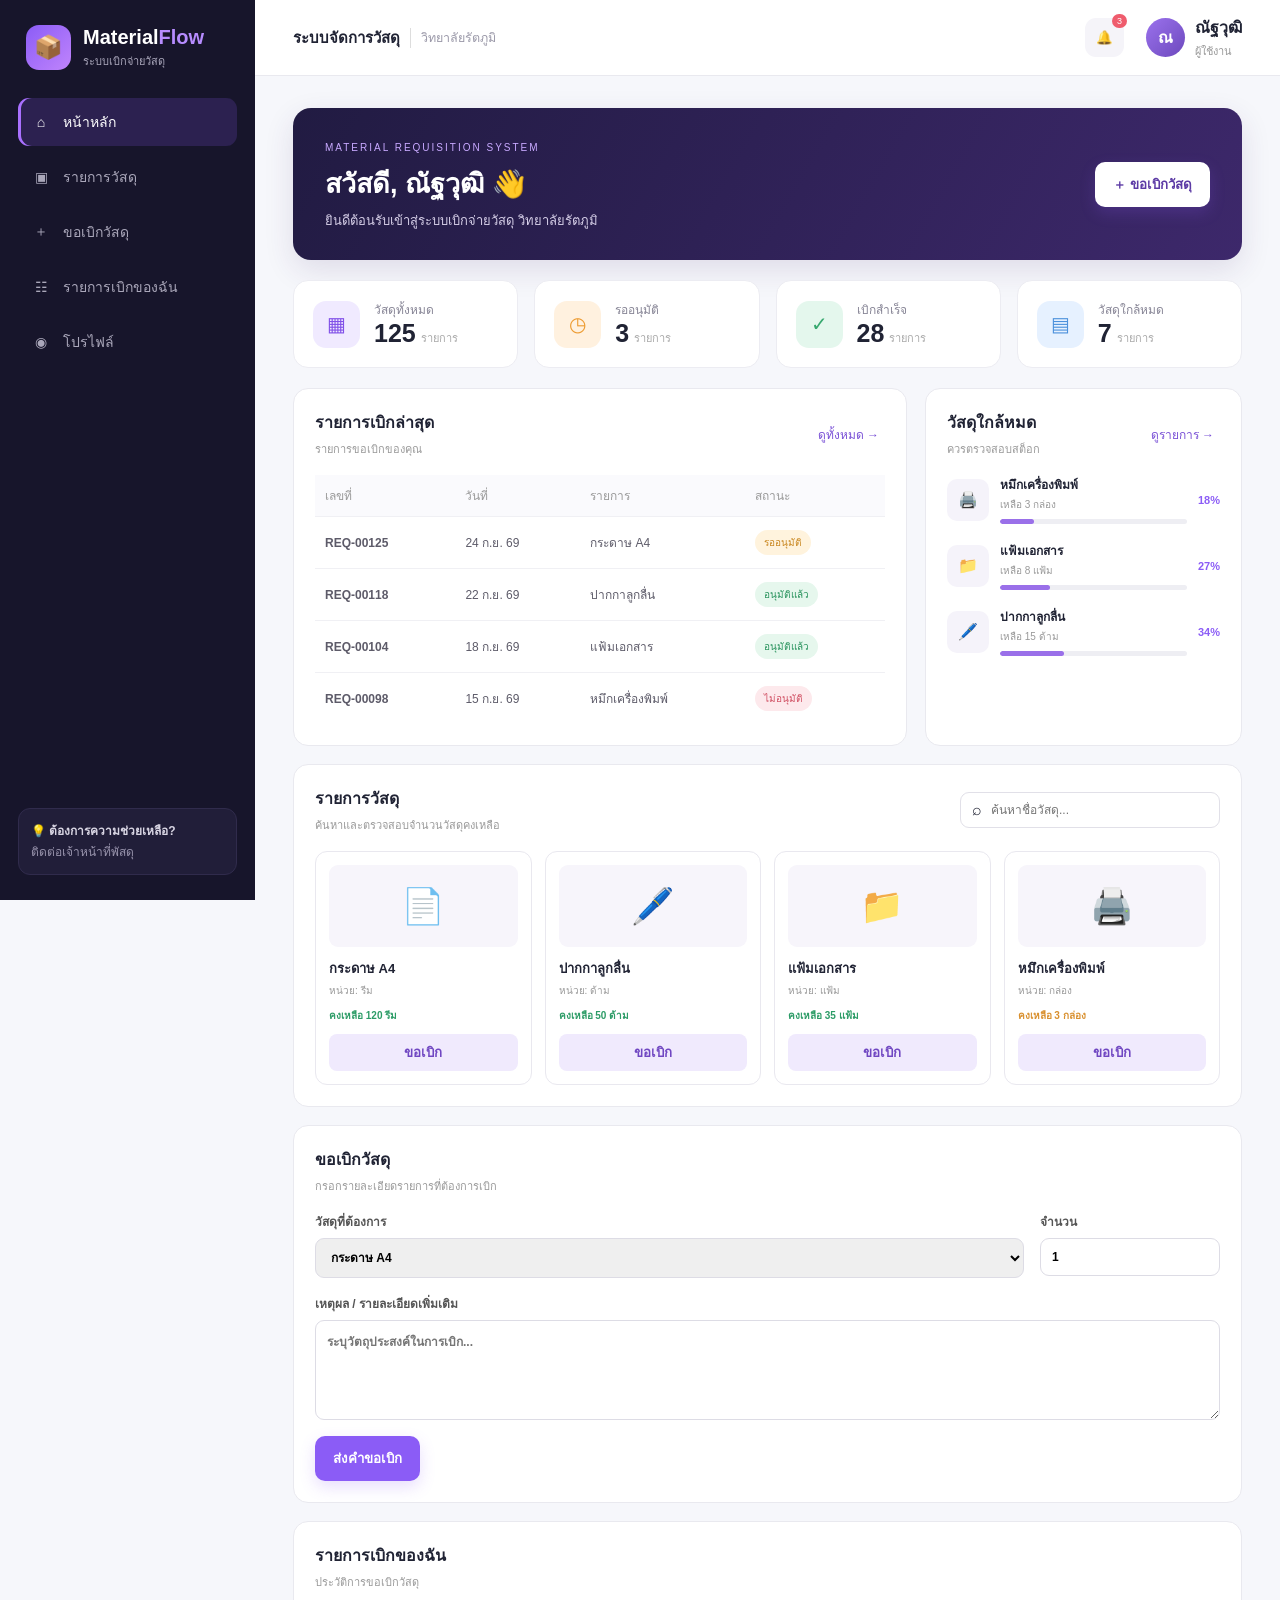
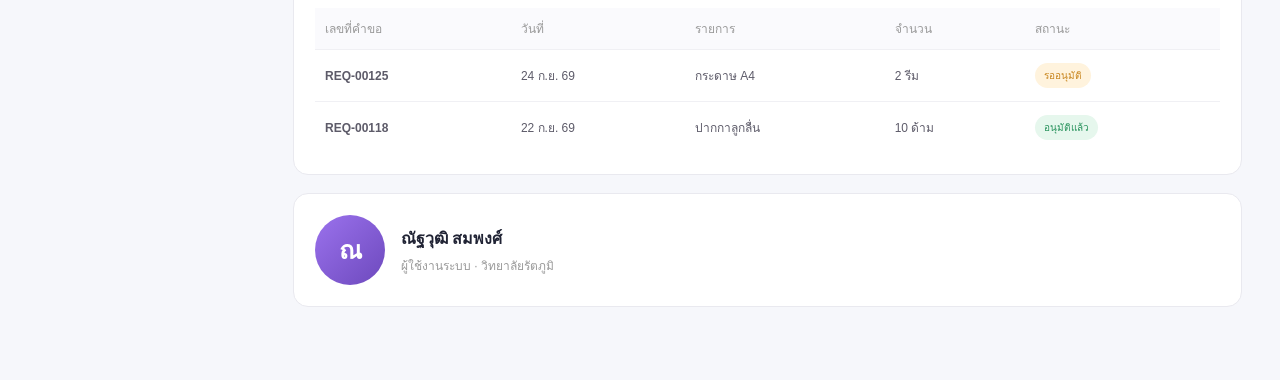
==== index.html @ d0bd45b9 "Add files via upload" ====
<!DOCTYPE html>
<html lang="th">
<head>
  <meta charset="UTF-8">
  <meta name="viewport" content="width=device-width, initial-scale=1.0">
  <title>ระบบเบิกจ่ายวัสดุ | วิทยาลัยรัตภูมิ</title>
  <link rel="stylesheet" href="assets/style.css">
</head>
<body>
  <aside class="sidebar">
    <div class="brand">
      <div class="brand-icon">📦</div>
      <div>
        <h1>Material<span>Flow</span></h1>
        <p>ระบบเบิกจ่ายวัสดุ</p>
      </div>
    </div>

    <nav>
      <a class="nav-item active" href="#dashboard"><span>⌂</span> หน้าหลัก</a>
      <a class="nav-item" href="#materials"><span>▣</span> รายการวัสดุ</a>
      <a class="nav-item" href="#request"><span>＋</span> ขอเบิกวัสดุ</a>
      <a class="nav-item" href="#history"><span>☷</span> รายการเบิกของฉัน</a>
      <a class="nav-item" href="#profile"><span>◉</span> โปรไฟล์</a>
    </nav>

    <div class="sidebar-footer">
      <div class="mini-help">💡 <b>ต้องการความช่วยเหลือ?</b><br><span>ติดต่อเจ้าหน้าที่พัสดุ</span></div>
    </div>
  </aside>

  <main class="main">
    <header class="topbar">
      <button class="mobile-menu" onclick="toggleSidebar()">☰</button>
      <div class="page-title">
        <span>ระบบจัดการวัสดุ</span>
        <small>วิทยาลัยรัตภูมิ</small>
      </div>
      <div class="top-actions">
        <button class="icon-btn" title="การแจ้งเตือน">🔔<i>3</i></button>
        <div class="user">
          <div class="avatar">ณ</div>
          <div>
            <b>ณัฐวุฒิ</b>
            <small>ผู้ใช้งาน</small>
          </div>
        </div>
      </div>
    </header>

    <section id="dashboard" class="content">
      <div class="welcome">
        <div>
          <span class="eyebrow">MATERIAL REQUISITION SYSTEM</span>
          <h2>สวัสดี, ณัฐวุฒิ 👋</h2>
          <p>ยินดีต้อนรับเข้าสู่ระบบเบิกจ่ายวัสดุ วิทยาลัยรัตภูมิ</p>
        </div>
        <button class="primary-btn" onclick="showSection('request')">＋ ขอเบิกวัสดุ</button>
      </div>

      <div class="stats">
        <div class="stat-card">
          <div class="stat-icon purple">▦</div>
          <div><span>วัสดุทั้งหมด</span><strong>125</strong><small>รายการ</small></div>
        </div>
        <div class="stat-card">
          <div class="stat-icon orange">◷</div>
          <div><span>รออนุมัติ</span><strong>3</strong><small>รายการ</small></div>
        </div>
        <div class="stat-card">
          <div class="stat-icon green">✓</div>
          <div><span>เบิกสำเร็จ</span><strong>28</strong><small>รายการ</small></div>
        </div>
        <div class="stat-card">
          <div class="stat-icon blue">▤</div>
          <div><span>วัสดุใกล้หมด</span><strong>7</strong><small>รายการ</small></div>
        </div>
      </div>

      <div class="grid-2">
        <section class="panel">
          <div class="panel-head">
            <div><h3>รายการเบิกล่าสุด</h3><p>รายการขอเบิกของคุณ</p></div>
            <button class="text-btn" onclick="showSection('history')">ดูทั้งหมด →</button>
          </div>
          <div class="table-wrap">
            <table>
              <thead><tr><th>เลขที่</th><th>วันที่</th><th>รายการ</th><th>สถานะ</th></tr></thead>
              <tbody>
                <tr><td><b>REQ-00125</b></td><td>24 ก.ย. 69</td><td>กระดาษ A4</td><td><span class="badge pending">รออนุมัติ</span></td></tr>
                <tr><td><b>REQ-00118</b></td><td>22 ก.ย. 69</td><td>ปากกาลูกลื่น</td><td><span class="badge success">อนุมัติแล้ว</span></td></tr>
                <tr><td><b>REQ-00104</b></td><td>18 ก.ย. 69</td><td>แฟ้มเอกสาร</td><td><span class="badge success">อนุมัติแล้ว</span></td></tr>
                <tr><td><b>REQ-00098</b></td><td>15 ก.ย. 69</td><td>หมึกเครื่องพิมพ์</td><td><span class="badge rejected">ไม่อนุมัติ</span></td></tr>
              </tbody>
            </table>
          </div>
        </section>

        <section class="panel">
          <div class="panel-head">
            <div><h3>วัสดุใกล้หมด</h3><p>ควรตรวจสอบสต็อก</p></div>
            <button class="text-btn" onclick="showSection('materials')">ดูรายการ →</button>
          </div>
          <div class="stock-list">
            <div class="stock">
              <div class="stock-icon">🖨️</div><div class="stock-info"><b>หมึกเครื่องพิมพ์</b><span>เหลือ 3 กล่อง</span><div class="progress"><i style="width:18%"></i></div></div><strong>18%</strong>
            </div>
            <div class="stock">
              <div class="stock-icon">📁</div><div class="stock-info"><b>แฟ้มเอกสาร</b><span>เหลือ 8 แฟ้ม</span><div class="progress"><i style="width:27%"></i></div></div><strong>27%</strong>
            </div>
            <div class="stock">
              <div class="stock-icon">🖊️</div><div class="stock-info"><b>ปากกาลูกลื่น</b><span>เหลือ 15 ด้าม</span><div class="progress"><i style="width:34%"></i></div></div><strong>34%</strong>
            </div>
          </div>
        </section>
      </div>

      <section id="materials" class="panel section-panel">
        <div class="panel-head">
          <div><h3>รายการวัสดุ</h3><p>ค้นหาและตรวจสอบจำนวนวัสดุคงเหลือ</p></div>
          <div class="search"><span>⌕</span><input id="search" onkeyup="filterMaterials()" placeholder="ค้นหาชื่อวัสดุ..."></div>
        </div>
        <div class="material-grid" id="materialGrid">
          <div class="material-card" data-name="กระดาษ A4"><div class="material-image">📄</div><div><h4>กระดาษ A4</h4><p>หน่วย: รีม</p><b class="available">คงเหลือ 120 รีม</b></div><button onclick="selectMaterial('กระดาษ A4')">ขอเบิก</button></div>
          <div class="material-card" data-name="ปากกาลูกลื่น"><div class="material-image">🖊️</div><div><h4>ปากกาลูกลื่น</h4><p>หน่วย: ด้าม</p><b class="available">คงเหลือ 50 ด้าม</b></div><button onclick="selectMaterial('ปากกาลูกลื่น')">ขอเบิก</button></div>
          <div class="material-card" data-name="แฟ้มเอกสาร"><div class="material-image">📁</div><div><h4>แฟ้มเอกสาร</h4><p>หน่วย: แฟ้ม</p><b class="available">คงเหลือ 35 แฟ้ม</b></div><button onclick="selectMaterial('แฟ้มเอกสาร')">ขอเบิก</button></div>
          <div class="material-card" data-name="หมึกเครื่องพิมพ์"><div class="material-image">🖨️</div><div><h4>หมึกเครื่องพิมพ์</h4><p>หน่วย: กล่อง</p><b class="low">คงเหลือ 3 กล่อง</b></div><button onclick="selectMaterial('หมึกเครื่องพิมพ์')">ขอเบิก</button></div>
        </div>
      </section>

      <section id="request" class="panel section-panel">
        <div class="panel-head"><div><h3>ขอเบิกวัสดุ</h3><p>กรอกรายละเอียดรายการที่ต้องการเบิก</p></div></div>
        <form onsubmit="submitRequest(event)" class="request-form">
          <label>วัสดุที่ต้องการ <select id="materialSelect"><option>กระดาษ A4</option><option>ปากกาลูกลื่น</option><option>แฟ้มเอกสาร</option><option>หมึกเครื่องพิมพ์</option></select></label>
          <label>จำนวน <input id="quantity" type="number" min="1" value="1" required></label>
          <label>เหตุผล / รายละเอียดเพิ่มเติม <textarea placeholder="ระบุวัตถุประสงค์ในการเบิก..."></textarea></label>
          <button class="primary-btn" type="submit">ส่งคำขอเบิก</button>
        </form>
      </section>

      <section id="history" class="panel section-panel">
        <div class="panel-head"><div><h3>รายการเบิกของฉัน</h3><p>ประวัติการขอเบิกวัสดุ</p></div></div>
        <div class="table-wrap"><table><thead><tr><th>เลขที่คำขอ</th><th>วันที่</th><th>รายการ</th><th>จำนวน</th><th>สถานะ</th></tr></thead>
        <tbody><tr><td><b>REQ-00125</b></td><td>24 ก.ย. 69</td><td>กระดาษ A4</td><td>2 รีม</td><td><span class="badge pending">รออนุมัติ</span></td></tr><tr><td><b>REQ-00118</b></td><td>22 ก.ย. 69</td><td>ปากกาลูกลื่น</td><td>10 ด้าม</td><td><span class="badge success">อนุมัติแล้ว</span></td></tr></tbody></table></div>
      </section>

      <section id="profile" class="panel section-panel">
        <div class="profile-box"><div class="avatar big">ณ</div><div><h3>ณัฐวุฒิ สมพงศ์</h3><p>ผู้ใช้งานระบบ · วิทยาลัยรัตภูมิ</p></div></div>
      </section>
    </section>
  </main>

  <div id="toast" class="toast">ส่งคำขอเบิกเรียบร้อยแล้ว</div>
  <script src="assets/script.js"></script>
</body>
</html>
---- assets/style.css ----
*{box-sizing:border-box}html{scroll-behavior:smooth}body{margin:0;font-family:"Segoe UI","Noto Sans Thai",Tahoma,sans-serif;background:#f6f7fb;color:#202334}.sidebar{position:fixed;left:0;top:0;width:255px;height:100vh;background:#17152b;color:#fff;padding:25px 18px;display:flex;flex-direction:column;z-index:20}.brand{display:flex;align-items:center;gap:12px;padding:0 8px 28px}.brand-icon{width:45px;height:45px;border-radius:13px;background:linear-gradient(135deg,#8b5cf6,#c084fc);display:grid;place-items:center;font-size:23px}.brand h1{font-size:20px;margin:0}.brand h1 span{color:#b78cff}.brand p{font-size:11px;color:#a9a6ba;margin:3px 0 0}.sidebar nav{display:flex;flex-direction:column;gap:7px}.nav-item{color:#aaa7ba;text-decoration:none;padding:13px 14px;border-radius:11px;display:flex;gap:13px;align-items:center;font-size:14px;transition:.2s}.nav-item:hover,.nav-item.active{color:#fff;background:rgba(139,92,246,.18)}.nav-item.active{box-shadow:inset 3px 0 #a970ff}.nav-item span{width:18px;text-align:center}.sidebar-footer{margin-top:auto}.mini-help{font-size:12px;line-height:1.7;color:#d8d5e3;background:#211e39;border:1px solid #302b4c;border-radius:12px;padding:12px}.mini-help span{color:#9994ad}.main{margin-left:255px}.topbar{height:76px;background:#fff;border-bottom:1px solid #e9e9ef;display:flex;align-items:center;justify-content:space-between;padding:0 38px;position:sticky;top:0;z-index:10}.page-title{font-weight:700;font-size:15px;display:flex;gap:10px;align-items:center}.page-title small{font-weight:400;color:#9a98a8;border-left:1px solid #ddd;padding-left:10px}.top-actions{display:flex;align-items:center;gap:22px}.icon-btn{position:relative;border:0;background:#f5f4f9;width:39px;height:39px;border-radius:11px;cursor:pointer}.icon-btn i{position:absolute;right:-3px;top:-4px;background:#ef5c6d;color:#fff;font-style:normal;font-size:9px;border-radius:10px;padding:2px 5px}.user{display:flex;align-items:center;gap:10px}.user small{display:block;color:#999;font-size:11px;margin-top:2px}.avatar{width:39px;height:39px;border-radius:50%;background:linear-gradient(135deg,#9b72ed,#6d49bd);color:#fff;display:grid;place-items:center;font-weight:700}.content{padding:32px 38px 55px;max-width:1500px;margin:auto}.welcome{background:linear-gradient(120deg,#211b42,#3d286b);border-radius:18px;padding:29px 32px;color:#fff;display:flex;align-items:center;justify-content:space-between;box-shadow:0 10px 30px rgba(54,36,95,.12)}.eyebrow{font-size:10px;letter-spacing:2px;color:#c8a9ff}.welcome h2{margin:7px 0 5px;font-size:27px}.welcome p{margin:0;color:#d5cee7;font-size:13px}.primary-btn{border:0;background:#8b5cf6;color:#fff;border-radius:10px;padding:12px 18px;font-weight:700;cursor:pointer;box-shadow:0 6px 16px rgba(139,92,246,.2)}.welcome .primary-btn{background:#fff;color:#5c3aa5}.stats{display:grid;grid-template-columns:repeat(4,1fr);gap:16px;margin:20px 0}.stat-card{background:#fff;border:1px solid #ececf2;border-radius:15px;padding:19px;display:flex;gap:14px;align-items:center}.stat-icon{width:47px;height:47px;border-radius:13px;display:grid;place-items:center;font-size:20px}.purple{background:#f0eaff;color:#8151e8}.orange{background:#fff1df;color:#ed9b31}.green{background:#e4f7ed;color:#36a86e}.blue{background:#e6f1ff;color:#4c91dc}.stat-card span{font-size:12px;color:#858394;display:block}.stat-card strong{font-size:25px;margin-right:5px}.stat-card small{font-size:11px;color:#aaa}.grid-2{display:grid;grid-template-columns:1.35fr 1fr;gap:18px}.panel{background:#fff;border:1px solid #e9e9ef;border-radius:15px;padding:21px;margin-bottom:18px}.panel-head{display:flex;justify-content:space-between;align-items:center;margin-bottom:17px}.panel h3{font-size:16px;margin:0}.panel-head p{font-size:11px;color:#999;margin:5px 0 0}.text-btn{border:0;background:none;color:#7950d6;font-size:12px;cursor:pointer}.table-wrap{overflow:auto}table{width:100%;border-collapse:collapse;font-size:12px;min-width:570px}th{text-align:left;color:#999;font-weight:500;background:#fafafd;padding:11px 10px}td{padding:13px 10px;border-top:1px solid #f0f0f4;color:#5d5b69}.badge{padding:5px 9px;border-radius:20px;font-size:10px;display:inline-block}.pending{background:#fff3dd;color:#c98720}.success{background:#e6f7ed;color:#29935d}.rejected{background:#fde9ec;color:#d04f62}.stock{display:flex;align-items:center;gap:11px;margin:17px 0}.stock-icon{width:42px;height:42px;background:#f5f3fa;border-radius:10px;display:grid;place-items:center}.stock-info{flex:1}.stock-info b{font-size:12px;display:block}.stock-info span{font-size:10px;color:#999}.progress{height:5px;background:#eeeef3;border-radius:10px;margin-top:7px;overflow:hidden}.progress i{display:block;height:100%;background:#9a70e9;border-radius:10px}.stock>strong{font-size:11px;color:#8b5cf6}.section-panel{scroll-margin-top:95px}.search{border:1px solid #e1e0e8;border-radius:9px;padding:8px 11px;display:flex;gap:7px;align-items:center;width:260px}.search input{border:0;outline:0;width:100%;font-size:12px}.material-grid{display:grid;grid-template-columns:repeat(4,1fr);gap:13px}.material-card{border:1px solid #e9e8ef;border-radius:12px;padding:13px}.material-image{height:82px;background:#f7f5fb;border-radius:9px;display:grid;place-items:center;font-size:35px;margin-bottom:11px}.material-card h4{font-size:13px;margin:0 0 4px}.material-card p{font-size:10px;color:#999;margin:0 0 7px}.available,.low{font-size:10px}.available{color:#2d9c67}.low{color:#d9902f}.material-card button{width:100%;margin-top:11px;border:0;background:#f0eafd;color:#7047c2;padding:8px;border-radius:8px;font-weight:700;cursor:pointer}.request-form{display:grid;grid-template-columns:1fr 180px;gap:16px}.request-form label{font-size:12px;font-weight:600;color:#555}.request-form label:nth-child(3){grid-column:1/-1}.request-form input,.request-form select,.request-form textarea{display:block;width:100%;margin-top:7px;border:1px solid #dddce5;border-radius:9px;padding:11px;font:inherit;font-size:12px;outline:none}.request-form textarea{min-height:100px;resize:vertical}.request-form .primary-btn{width:max-content}.profile-box{display:flex;align-items:center;gap:16px}.avatar.big{width:70px;height:70px;font-size:25px}.profile-box h3{margin:0 0 5px}.profile-box p{margin:0;color:#999;font-size:12px}.toast{position:fixed;right:25px;bottom:25px;background:#20202c;color:#fff;padding:13px 18px;border-radius:10px;font-size:12px;opacity:0;transform:translateY(15px);pointer-events:none;transition:.3s;z-index:50}.toast.show{opacity:1;transform:none}.mobile-menu{display:none;border:0;background:none;font-size:22px}@media(max-width:1100px){.stats{grid-template-columns:repeat(2,1fr)}.material-grid{grid-template-columns:repeat(2,1fr)}}@media(max-width:800px){.sidebar{transform:translateX(-100%);transition:.25s}.sidebar.open{transform:none}.main{margin-left:0}.mobile-menu{display:block}.topbar{padding:0 18px}.page-title{display:none}.content{padding:20px}.grid-2{grid-template-columns:1fr}.welcome{align-items:flex-start;gap:20px;flex-direction:column}.request-form{grid-template-columns:1fr}.material-grid{grid-template-columns:1fr 1fr}}@media(max-width:520px){.stats{grid-template-columns:1fr}.material-grid{grid-template-columns:1fr}.top-actions{gap:8px}.user div:last-child{display:none}}
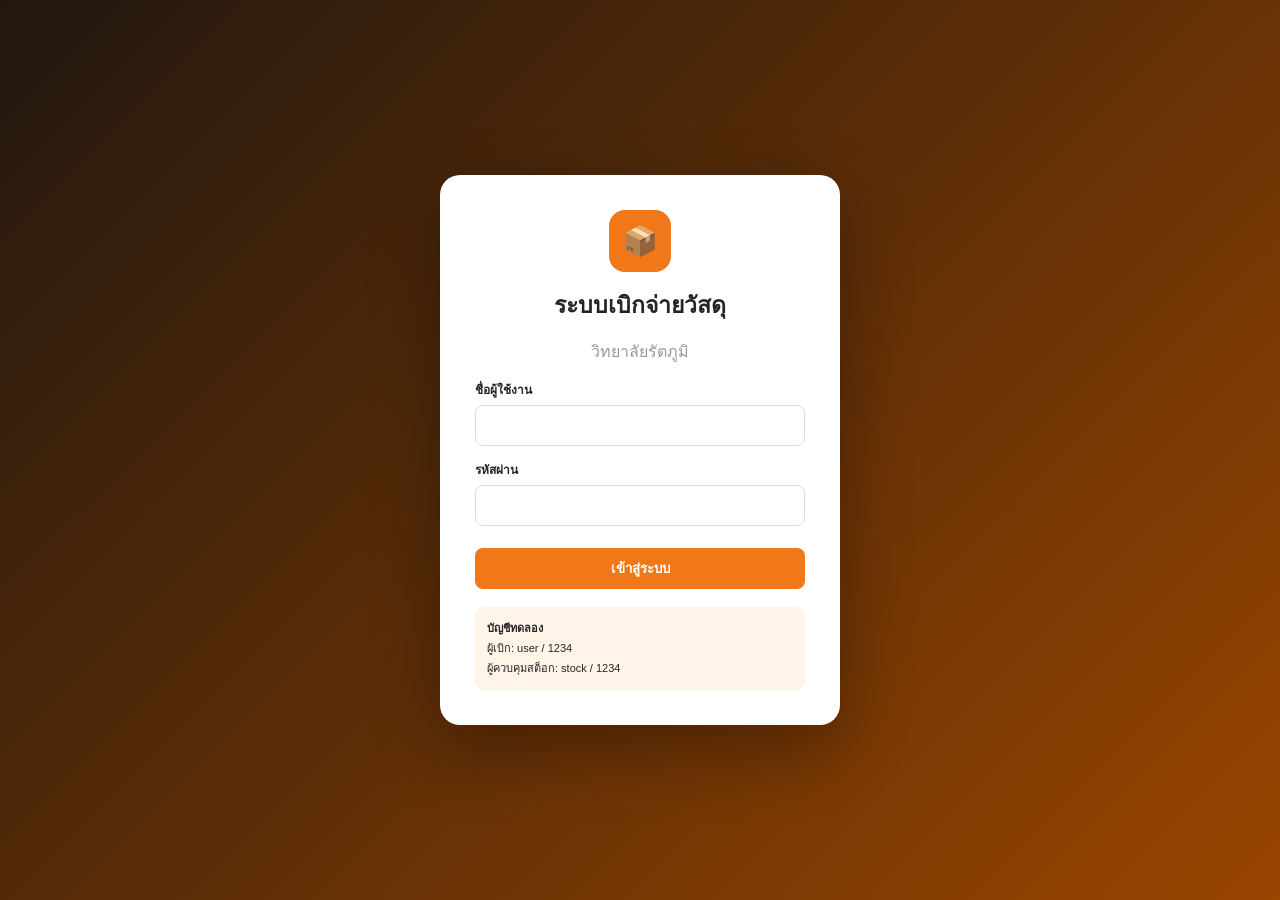
==== commit 6cf61f6b: "Add files via upload" ====
--- a/index.html
+++ b/index.html
@@ -1,156 +1 @@
-<!DOCTYPE html>
-<html lang="th">
-<head>
-  <meta charset="UTF-8">
-  <meta name="viewport" content="width=device-width, initial-scale=1.0">
-  <title>ระบบเบิกจ่ายวัสดุ | วิทยาลัยรัตภูมิ</title>
-  <link rel="stylesheet" href="assets/style.css">
-</head>
-<body>
-  <aside class="sidebar">
-    <div class="brand">
-      <div class="brand-icon">📦</div>
-      <div>
-        <h1>Material<span>Flow</span></h1>
-        <p>ระบบเบิกจ่ายวัสดุ</p>
-      </div>
-    </div>
-
-    <nav>
-      <a class="nav-item active" href="#dashboard"><span>⌂</span> หน้าหลัก</a>
-      <a class="nav-item" href="#materials"><span>▣</span> รายการวัสดุ</a>
-      <a class="nav-item" href="#request"><span>＋</span> ขอเบิกวัสดุ</a>
-      <a class="nav-item" href="#history"><span>☷</span> รายการเบิกของฉัน</a>
-      <a class="nav-item" href="#profile"><span>◉</span> โปรไฟล์</a>
-    </nav>
-
-    <div class="sidebar-footer">
-      <div class="mini-help">💡 <b>ต้องการความช่วยเหลือ?</b><br><span>ติดต่อเจ้าหน้าที่พัสดุ</span></div>
-    </div>
-  </aside>
-
-  <main class="main">
-    <header class="topbar">
-      <button class="mobile-menu" onclick="toggleSidebar()">☰</button>
-      <div class="page-title">
-        <span>ระบบจัดการวัสดุ</span>
-        <small>วิทยาลัยรัตภูมิ</small>
-      </div>
-      <div class="top-actions">
-        <button class="icon-btn" title="การแจ้งเตือน">🔔<i>3</i></button>
-        <div class="user">
-          <div class="avatar">ณ</div>
-          <div>
-            <b>ณัฐวุฒิ</b>
-            <small>ผู้ใช้งาน</small>
-          </div>
-        </div>
-      </div>
-    </header>
-
-    <section id="dashboard" class="content">
-      <div class="welcome">
-        <div>
-          <span class="eyebrow">MATERIAL REQUISITION SYSTEM</span>
-          <h2>สวัสดี, ณัฐวุฒิ 👋</h2>
-          <p>ยินดีต้อนรับเข้าสู่ระบบเบิกจ่ายวัสดุ วิทยาลัยรัตภูมิ</p>
-        </div>
-        <button class="primary-btn" onclick="showSection('request')">＋ ขอเบิกวัสดุ</button>
-      </div>
-
-      <div class="stats">
-        <div class="stat-card">
-          <div class="stat-icon purple">▦</div>
-          <div><span>วัสดุทั้งหมด</span><strong>125</strong><small>รายการ</small></div>
-        </div>
-        <div class="stat-card">
-          <div class="stat-icon orange">◷</div>
-          <div><span>รออนุมัติ</span><strong>3</strong><small>รายการ</small></div>
-        </div>
-        <div class="stat-card">
-          <div class="stat-icon green">✓</div>
-          <div><span>เบิกสำเร็จ</span><strong>28</strong><small>รายการ</small></div>
-        </div>
-        <div class="stat-card">
-          <div class="stat-icon blue">▤</div>
-          <div><span>วัสดุใกล้หมด</span><strong>7</strong><small>รายการ</small></div>
-        </div>
-      </div>
-
-      <div class="grid-2">
-        <section class="panel">
-          <div class="panel-head">
-            <div><h3>รายการเบิกล่าสุด</h3><p>รายการขอเบิกของคุณ</p></div>
-            <button class="text-btn" onclick="showSection('history')">ดูทั้งหมด →</button>
-          </div>
-          <div class="table-wrap">
-            <table>
-              <thead><tr><th>เลขที่</th><th>วันที่</th><th>รายการ</th><th>สถานะ</th></tr></thead>
-              <tbody>
-                <tr><td><b>REQ-00125</b></td><td>24 ก.ย. 69</td><td>กระดาษ A4</td><td><span class="badge pending">รออนุมัติ</span></td></tr>
-                <tr><td><b>REQ-00118</b></td><td>22 ก.ย. 69</td><td>ปากกาลูกลื่น</td><td><span class="badge success">อนุมัติแล้ว</span></td></tr>
-                <tr><td><b>REQ-00104</b></td><td>18 ก.ย. 69</td><td>แฟ้มเอกสาร</td><td><span class="badge success">อนุมัติแล้ว</span></td></tr>
-                <tr><td><b>REQ-00098</b></td><td>15 ก.ย. 69</td><td>หมึกเครื่องพิมพ์</td><td><span class="badge rejected">ไม่อนุมัติ</span></td></tr>
-              </tbody>
-            </table>
-          </div>
-        </section>
-
-        <section class="panel">
-          <div class="panel-head">
-            <div><h3>วัสดุใกล้หมด</h3><p>ควรตรวจสอบสต็อก</p></div>
-            <button class="text-btn" onclick="showSection('materials')">ดูรายการ →</button>
-          </div>
-          <div class="stock-list">
-            <div class="stock">
-              <div class="stock-icon">🖨️</div><div class="stock-info"><b>หมึกเครื่องพิมพ์</b><span>เหลือ 3 กล่อง</span><div class="progress"><i style="width:18%"></i></div></div><strong>18%</strong>
-            </div>
-            <div class="stock">
-              <div class="stock-icon">📁</div><div class="stock-info"><b>แฟ้มเอกสาร</b><span>เหลือ 8 แฟ้ม</span><div class="progress"><i style="width:27%"></i></div></div><strong>27%</strong>
-            </div>
-            <div class="stock">
-              <div class="stock-icon">🖊️</div><div class="stock-info"><b>ปากกาลูกลื่น</b><span>เหลือ 15 ด้าม</span><div class="progress"><i style="width:34%"></i></div></div><strong>34%</strong>
-            </div>
-          </div>
-        </section>
-      </div>
-
-      <section id="materials" class="panel section-panel">
-        <div class="panel-head">
-          <div><h3>รายการวัสดุ</h3><p>ค้นหาและตรวจสอบจำนวนวัสดุคงเหลือ</p></div>
-          <div class="search"><span>⌕</span><input id="search" onkeyup="filterMaterials()" placeholder="ค้นหาชื่อวัสดุ..."></div>
-        </div>
-        <div class="material-grid" id="materialGrid">
-          <div class="material-card" data-name="กระดาษ A4"><div class="material-image">📄</div><div><h4>กระดาษ A4</h4><p>หน่วย: รีม</p><b class="available">คงเหลือ 120 รีม</b></div><button onclick="selectMaterial('กระดาษ A4')">ขอเบิก</button></div>
-          <div class="material-card" data-name="ปากกาลูกลื่น"><div class="material-image">🖊️</div><div><h4>ปากกาลูกลื่น</h4><p>หน่วย: ด้าม</p><b class="available">คงเหลือ 50 ด้าม</b></div><button onclick="selectMaterial('ปากกาลูกลื่น')">ขอเบิก</button></div>
-          <div class="material-card" data-name="แฟ้มเอกสาร"><div class="material-image">📁</div><div><h4>แฟ้มเอกสาร</h4><p>หน่วย: แฟ้ม</p><b class="available">คงเหลือ 35 แฟ้ม</b></div><button onclick="selectMaterial('แฟ้มเอกสาร')">ขอเบิก</button></div>
-          <div class="material-card" data-name="หมึกเครื่องพิมพ์"><div class="material-image">🖨️</div><div><h4>หมึกเครื่องพิมพ์</h4><p>หน่วย: กล่อง</p><b class="low">คงเหลือ 3 กล่อง</b></div><button onclick="selectMaterial('หมึกเครื่องพิมพ์')">ขอเบิก</button></div>
-        </div>
-      </section>
-
-      <section id="request" class="panel section-panel">
-        <div class="panel-head"><div><h3>ขอเบิกวัสดุ</h3><p>กรอกรายละเอียดรายการที่ต้องการเบิก</p></div></div>
-        <form onsubmit="submitRequest(event)" class="request-form">
-          <label>วัสดุที่ต้องการ <select id="materialSelect"><option>กระดาษ A4</option><option>ปากกาลูกลื่น</option><option>แฟ้มเอกสาร</option><option>หมึกเครื่องพิมพ์</option></select></label>
-          <label>จำนวน <input id="quantity" type="number" min="1" value="1" required></label>
-          <label>เหตุผล / รายละเอียดเพิ่มเติม <textarea placeholder="ระบุวัตถุประสงค์ในการเบิก..."></textarea></label>
-          <button class="primary-btn" type="submit">ส่งคำขอเบิก</button>
-        </form>
-      </section>
-
-      <section id="history" class="panel section-panel">
-        <div class="panel-head"><div><h3>รายการเบิกของฉัน</h3><p>ประวัติการขอเบิกวัสดุ</p></div></div>
-        <div class="table-wrap"><table><thead><tr><th>เลขที่คำขอ</th><th>วันที่</th><th>รายการ</th><th>จำนวน</th><th>สถานะ</th></tr></thead>
-        <tbody><tr><td><b>REQ-00125</b></td><td>24 ก.ย. 69</td><td>กระดาษ A4</td><td>2 รีม</td><td><span class="badge pending">รออนุมัติ</span></td></tr><tr><td><b>REQ-00118</b></td><td>22 ก.ย. 69</td><td>ปากกาลูกลื่น</td><td>10 ด้าม</td><td><span class="badge success">อนุมัติแล้ว</span></td></tr></tbody></table></div>
-      </section>
-
-      <section id="profile" class="panel section-panel">
-        <div class="profile-box"><div class="avatar big">ณ</div><div><h3>ณัฐวุฒิ สมพงศ์</h3><p>ผู้ใช้งานระบบ · วิทยาลัยรัตภูมิ</p></div></div>
-      </section>
-    </section>
-  </main>
-
-  <div id="toast" class="toast">ส่งคำขอเบิกเรียบร้อยแล้ว</div>
-  <script src="assets/script.js"></script>
-</body>
-</html>+<!doctype html><html lang="th"><head><meta charset="UTF-8"><meta name="viewport" content="width=device-width,initial-scale=1"><title>หน้าหลัก</title><link rel="stylesheet" href="assets/style.css"></head><body><aside><h2>📦 MaterialFlow</h2><p>ระบบเบิกจ่ายวัสดุ</p><nav><a href="index.html">🏠 หน้าหลัก</a><a href="materials.html">📦 รายการวัสดุ</a><a class="requester" href="request.html">📝 เบิกวัสดุ</a><a class="stock" href="approval.html">✅ ควบคุมการเบิก</a><a href="my-requests.html">📋 รายการเบิกของฉัน</a><a href="profile.html">👤 โปรไฟล์</a></nav><button class="logout" onclick="logout()">ออกจากระบบ</button></aside><header><div><b>ระบบจัดการวัสดุ</b><small>วิทยาลัยรัตภูมิ</small></div><div class="user">👤 <span id="userName"></span> · <span id="roleName"></span></div></header><main><div class="wrap"><div class="page-title"><div><h1>ภาพรวมระบบ</h1><p>ระบบเบิกจ่ายวัสดุ พร้อมตรวจสอบสต็อกและแจ้งวันเวลารับของ</p></div><a class="btn requester" href="request.html">＋ สร้างรายการเบิก</a></div><div class="stat-row"><div class="mini-stat"><small>วัสดุทั้งหมด</small><b id="matCount">0</b></div><div class="mini-stat"><small>รอพิจารณา</small><b id="pending">0</b></div><div class="mini-stat"><small>อนุมัติแล้ว</small><b id="approved">0</b></div><div class="mini-stat"><small>วัสดุใกล้หมด</small><b id="low">0</b></div></div><div class="data-panel" style="margin-top:14px"><div class="table-head"><b>รายการล่าสุด</b><a class="btn" href="my-requests.html" style="padding:7px 10px;font-size:10px">ดูทั้งหมด</a></div><div class="table-wrap"><table class="dense-table"><thead><tr><th>เลขที่</th><th>ผู้เบิก</th><th>รายการ</th><th>สถานะ</th><th>วัน/เวลารับ</th></tr></thead><tbody id="tbody"></tbody></table></div></div></div></main><div id="toast" class="toast"></div><script src="assets/app.js"></script><script>function render(){let ms=getMaterials(),rs=getRequests();matCount.textContent=ms.length;pending.textContent=rs.filter(r=>r.status==='รอพิจารณา').length;approved.textContent=rs.filter(r=>r.status==='อนุมัติแล้ว').length;low.textContent=ms.filter(m=>m.stock<=m.min).length;let mine=u.role==='stock'?rs:rs.filter(r=>r.requesterName===u.name);tbody.innerHTML=mine.slice(0,8).map(r=>{let c=r.status==='อนุมัติแล้ว'?'green':r.status==='ไม่อนุมัติ'?'red':'orange';return `<tr><td>${r.id}</td><td>${esc(r.requesterName)}</td><td>${r.items.map(i=>`${esc(i.name)} × ${i.qty}`).join(', ')}</td><td><span class="chip ${c}">${r.status}</span></td><td>${esc(r.pickupAt||'-')}</td></tr>`}).join('')||`<tr><td colspan="5" style="text-align:center">ยังไม่มีรายการ</td></tr>`}render();setInterval(render,1500);</script></body></html>
--- a/assets/style.css
+++ b/assets/style.css
@@ -1 +1,32 @@
-*{box-sizing:border-box}html{scroll-behavior:smooth}body{margin:0;font-family:"Segoe UI","Noto Sans Thai",Tahoma,sans-serif;background:#f6f7fb;color:#202334}.sidebar{position:fixed;left:0;top:0;width:255px;height:100vh;background:#17152b;color:#fff;padding:25px 18px;display:flex;flex-direction:column;z-index:20}.brand{display:flex;align-items:center;gap:12px;padding:0 8px 28px}.brand-icon{width:45px;height:45px;border-radius:13px;background:linear-gradient(135deg,#8b5cf6,#c084fc);display:grid;place-items:center;font-size:23px}.brand h1{font-size:20px;margin:0}.brand h1 span{color:#b78cff}.brand p{font-size:11px;color:#a9a6ba;margin:3px 0 0}.sidebar nav{display:flex;flex-direction:column;gap:7px}.nav-item{color:#aaa7ba;text-decoration:none;padding:13px 14px;border-radius:11px;display:flex;gap:13px;align-items:center;font-size:14px;transition:.2s}.nav-item:hover,.nav-item.active{color:#fff;background:rgba(139,92,246,.18)}.nav-item.active{box-shadow:inset 3px 0 #a970ff}.nav-item span{width:18px;text-align:center}.sidebar-footer{margin-top:auto}.mini-help{font-size:12px;line-height:1.7;color:#d8d5e3;background:#211e39;border:1px solid #302b4c;border-radius:12px;padding:12px}.mini-help span{color:#9994ad}.main{margin-left:255px}.topbar{height:76px;background:#fff;border-bottom:1px solid #e9e9ef;display:flex;align-items:center;justify-content:space-between;padding:0 38px;position:sticky;top:0;z-index:10}.page-title{font-weight:700;font-size:15px;display:flex;gap:10px;align-items:center}.page-title small{font-weight:400;color:#9a98a8;border-left:1px solid #ddd;padding-left:10px}.top-actions{display:flex;align-items:center;gap:22px}.icon-btn{position:relative;border:0;background:#f5f4f9;width:39px;height:39px;border-radius:11px;cursor:pointer}.icon-btn i{position:absolute;right:-3px;top:-4px;background:#ef5c6d;color:#fff;font-style:normal;font-size:9px;border-radius:10px;padding:2px 5px}.user{display:flex;align-items:center;gap:10px}.user small{display:block;color:#999;font-size:11px;margin-top:2px}.avatar{width:39px;height:39px;border-radius:50%;background:linear-gradient(135deg,#9b72ed,#6d49bd);color:#fff;display:grid;place-items:center;font-weight:700}.content{padding:32px 38px 55px;max-width:1500px;margin:auto}.welcome{background:linear-gradient(120deg,#211b42,#3d286b);border-radius:18px;padding:29px 32px;color:#fff;display:flex;align-items:center;justify-content:space-between;box-shadow:0 10px 30px rgba(54,36,95,.12)}.eyebrow{font-size:10px;letter-spacing:2px;color:#c8a9ff}.welcome h2{margin:7px 0 5px;font-size:27px}.welcome p{margin:0;color:#d5cee7;font-size:13px}.primary-btn{border:0;background:#8b5cf6;color:#fff;border-radius:10px;padding:12px 18px;font-weight:700;cursor:pointer;box-shadow:0 6px 16px rgba(139,92,246,.2)}.welcome .primary-btn{background:#fff;color:#5c3aa5}.stats{display:grid;grid-template-columns:repeat(4,1fr);gap:16px;margin:20px 0}.stat-card{background:#fff;border:1px solid #ececf2;border-radius:15px;padding:19px;display:flex;gap:14px;align-items:center}.stat-icon{width:47px;height:47px;border-radius:13px;display:grid;place-items:center;font-size:20px}.purple{background:#f0eaff;color:#8151e8}.orange{background:#fff1df;color:#ed9b31}.green{background:#e4f7ed;color:#36a86e}.blue{background:#e6f1ff;color:#4c91dc}.stat-card span{font-size:12px;color:#858394;display:block}.stat-card strong{font-size:25px;margin-right:5px}.stat-card small{font-size:11px;color:#aaa}.grid-2{display:grid;grid-template-columns:1.35fr 1fr;gap:18px}.panel{background:#fff;border:1px solid #e9e9ef;border-radius:15px;padding:21px;margin-bottom:18px}.panel-head{display:flex;justify-content:space-between;align-items:center;margin-bottom:17px}.panel h3{font-size:16px;margin:0}.panel-head p{font-size:11px;color:#999;margin:5px 0 0}.text-btn{border:0;background:none;color:#7950d6;font-size:12px;cursor:pointer}.table-wrap{overflow:auto}table{width:100%;border-collapse:collapse;font-size:12px;min-width:570px}th{text-align:left;color:#999;font-weight:500;background:#fafafd;padding:11px 10px}td{padding:13px 10px;border-top:1px solid #f0f0f4;color:#5d5b69}.badge{padding:5px 9px;border-radius:20px;font-size:10px;display:inline-block}.pending{background:#fff3dd;color:#c98720}.success{background:#e6f7ed;color:#29935d}.rejected{background:#fde9ec;color:#d04f62}.stock{display:flex;align-items:center;gap:11px;margin:17px 0}.stock-icon{width:42px;height:42px;background:#f5f3fa;border-radius:10px;display:grid;place-items:center}.stock-info{flex:1}.stock-info b{font-size:12px;display:block}.stock-info span{font-size:10px;color:#999}.progress{height:5px;background:#eeeef3;border-radius:10px;margin-top:7px;overflow:hidden}.progress i{display:block;height:100%;background:#9a70e9;border-radius:10px}.stock>strong{font-size:11px;color:#8b5cf6}.section-panel{scroll-margin-top:95px}.search{border:1px solid #e1e0e8;border-radius:9px;padding:8px 11px;display:flex;gap:7px;align-items:center;width:260px}.search input{border:0;outline:0;width:100%;font-size:12px}.material-grid{display:grid;grid-template-columns:repeat(4,1fr);gap:13px}.material-card{border:1px solid #e9e8ef;border-radius:12px;padding:13px}.material-image{height:82px;background:#f7f5fb;border-radius:9px;display:grid;place-items:center;font-size:35px;margin-bottom:11px}.material-card h4{font-size:13px;margin:0 0 4px}.material-card p{font-size:10px;color:#999;margin:0 0 7px}.available,.low{font-size:10px}.available{color:#2d9c67}.low{color:#d9902f}.material-card button{width:100%;margin-top:11px;border:0;background:#f0eafd;color:#7047c2;padding:8px;border-radius:8px;font-weight:700;cursor:pointer}.request-form{display:grid;grid-template-columns:1fr 180px;gap:16px}.request-form label{font-size:12px;font-weight:600;color:#555}.request-form label:nth-child(3){grid-column:1/-1}.request-form input,.request-form select,.request-form textarea{display:block;width:100%;margin-top:7px;border:1px solid #dddce5;border-radius:9px;padding:11px;font:inherit;font-size:12px;outline:none}.request-form textarea{min-height:100px;resize:vertical}.request-form .primary-btn{width:max-content}.profile-box{display:flex;align-items:center;gap:16px}.avatar.big{width:70px;height:70px;font-size:25px}.profile-box h3{margin:0 0 5px}.profile-box p{margin:0;color:#999;font-size:12px}.toast{position:fixed;right:25px;bottom:25px;background:#20202c;color:#fff;padding:13px 18px;border-radius:10px;font-size:12px;opacity:0;transform:translateY(15px);pointer-events:none;transition:.3s;z-index:50}.toast.show{opacity:1;transform:none}.mobile-menu{display:none;border:0;background:none;font-size:22px}@media(max-width:1100px){.stats{grid-template-columns:repeat(2,1fr)}.material-grid{grid-template-columns:repeat(2,1fr)}}@media(max-width:800px){.sidebar{transform:translateX(-100%);transition:.25s}.sidebar.open{transform:none}.main{margin-left:0}.mobile-menu{display:block}.topbar{padding:0 18px}.page-title{display:none}.content{padding:20px}.grid-2{grid-template-columns:1fr}.welcome{align-items:flex-start;gap:20px;flex-direction:column}.request-form{grid-template-columns:1fr}.material-grid{grid-template-columns:1fr 1fr}}@media(max-width:520px){.stats{grid-template-columns:1fr}.material-grid{grid-template-columns:1fr}.top-actions{gap:8px}.user div:last-child{display:none}}
+*{box-sizing:border-box}body{margin:0;font-family:"Segoe UI","Noto Sans Thai",Arial,sans-serif;background:#f7f7f8;color:#252525}a{text-decoration:none;color:inherit}aside{position:fixed;left:0;top:0;width:100%;height:74px;background:#21170f;color:#fff;display:flex;align-items:center;padding:0 28px;z-index:20;box-shadow:0 4px 20px #0002}aside h2{margin:0;font-size:20px;white-space:nowrap}aside p{display:none}nav{display:flex;align-items:center;gap:5px;margin-left:30px;overflow-x:auto}nav a{padding:11px 14px;border-radius:9px;color:#d4b49a;font-size:13px;white-space:nowrap}nav a:hover,nav a.active{background:#4a2b12;color:#fff}aside .logout{margin-left:auto;background:#3a304e;color:#fff;border:0;border-radius:9px;padding:10px 14px;cursor:pointer;white-space:nowrap}main{margin:74px 0 0;min-height:calc(100vh - 74px)}header{height:65px;background:#fff;border-bottom:1px solid #e8e8ee;padding:0 32px;display:flex;align-items:center;justify-content:space-between}header small{display:block;color:#999;font-size:11px;margin-top:3px}.user{font-size:12px}.wrap{max-width:1450px;margin:auto;padding:28px 34px}.hero{background:linear-gradient(115deg,#4a2508,#f07818);color:#fff;border-radius:18px;padding:28px 32px;margin-bottom:20px;display:flex;align-items:center;justify-content:space-between;gap:20px}.hero .eyebrow{font-size:10px;letter-spacing:2px;color:#ffe0bf}.hero h1{margin:8px 0}.hero p{color:#f6dfc8;font-size:13px}.btn,button{background:#f07818;color:#fff;border:0;border-radius:8px;padding:10px 15px;cursor:pointer;font-weight:600;display:inline-block}.btn-light{background:#fff;color:#d85f00}.cards{display:grid;grid-template-columns:repeat(4,1fr);gap:15px}.card,.panel{background:#fff;border:1px solid #e9e9ef;border-radius:14px;padding:20px}.card span{font-size:12px;color:#888}.card strong{display:block;font-size:28px;margin-top:8px}.panel{margin-top:20px}.panel h2{font-size:17px;margin-top:0}.panel p{font-size:12px;color:#888}.search{width:300px;padding:11px;border:1px solid #ddd;border-radius:8px;margin-bottom:20px}.material-grid{display:grid;grid-template-columns:repeat(4,1fr);gap:15px}.material{border:1px solid #e8e7ee;border-radius:12px;padding:18px}.material .icon{font-size:34px}.material h3{font-size:14px}.material p{margin:6px 0}.available{color:#2b9962;font-size:11px}.low{color:#c78728;font-size:11px}.material button,.material .btn{margin-top:10px;width:100%;text-align:center}.form-grid{display:grid;grid-template-columns:1fr 1fr;gap:18px}.field{margin-bottom:16px}.field label{font-size:12px;font-weight:700;display:block;margin-bottom:6px}.field input,.field select,.field textarea{width:100%;padding:12px;border:1px solid #ddd;border-radius:8px;font:inherit}.field textarea{min-height:110px}.full{grid-column:1/-1}.request-item{display:flex;justify-content:space-between;align-items:center;border:1px solid #e8e7ee;border-radius:11px;padding:15px;margin:10px 0}.badge{padding:5px 9px;border-radius:20px;font-size:10px}.pending{background:#fff1db;color:#bd7f1d}.approved{background:#e4f7ec;color:#2b9660}.rejected{background:#fde9ec;color:#c95062}table{width:100%;border-collapse:collapse;font-size:12px}th,td{text-align:left;padding:12px;border-bottom:1px solid #eee}td button{padding:7px 9px;font-size:10px}.red{background:#d96070}.profile{display:flex;gap:18px;align-items:center}.avatar{width:65px;height:65px;border-radius:50%;background:#f07818;color:white;display:grid;place-items:center;font-size:25px}.toast{position:fixed;right:25px;bottom:25px;background:#222;color:#fff;padding:13px 18px;border-radius:9px;opacity:0;transition:.2s;z-index:99}.toast.show{opacity:1}.login-page{min-height:100vh;display:grid;place-items:center;background:linear-gradient(135deg,#21170f,#9a4500)}.login-card{width:400px;background:#fff;border-radius:20px;padding:35px;box-shadow:0 25px 70px #0005}.login-card .logo{width:62px;height:62px;margin:auto;background:#f07818;border-radius:16px;display:grid;place-items:center;font-size:29px}.login-card h1{text-align:center;font-size:23px}.login-card>p{text-align:center;color:#999}.login-card label{display:block;font-size:12px;font-weight:700;margin:14px 0}.login-card input{display:block;width:100%;margin-top:6px;padding:12px;border:1px solid #ddd;border-radius:8px}.login-card button{width:100%;margin-top:8px}.demo{margin-top:18px;background:#fff4e8;padding:12px;border-radius:9px;font-size:11px;line-height:1.8}.error{color:#d04f62;text-align:center;font-size:12px}@media(max-width:1100px){nav{margin-left:15px}.material-grid{grid-template-columns:repeat(2,1fr)}}@media(max-width:760px){aside{height:auto;min-height:74px;flex-wrap:wrap;padding:12px 16px}nav{order:3;width:100%;margin:8px 0 0}aside .logout{margin-left:auto}main{margin-top:125px}.cards{grid-template-columns:1fr 1fr}.material-grid{grid-template-columns:1fr}.form-grid{grid-template-columns:1fr}.hero{display:block}.wrap{padding:18px}header{padding:0 18px}}
+/* Large-data / dense admin layout */
+.page-title{display:flex;align-items:center;justify-content:space-between;gap:15px;margin-bottom:18px}
+.page-title h1{margin:0;font-size:22px}.page-title p{margin:5px 0 0;color:#8b8b99;font-size:12px}
+.toolbar{background:#fff;border:1px solid #e7e7ee;border-radius:12px;padding:12px;display:flex;gap:8px;align-items:center;flex-wrap:wrap;margin-bottom:14px}
+.toolbar input,.toolbar select{height:38px;border:1px solid #ddd;border-radius:7px;padding:0 11px;font:inherit;font-size:12px;background:#fff}
+.toolbar .searchbox{flex:1;min-width:230px}
+.stat-row{display:grid;grid-template-columns:repeat(5,1fr);gap:10px;margin-bottom:14px}
+.mini-stat{background:#fff;border:1px solid #e8e8ef;border-radius:11px;padding:13px 15px}
+.mini-stat small{color:#888;font-size:10px}.mini-stat b{display:block;font-size:19px;margin-top:4px}
+.data-panel{background:#fff;border:1px solid #e7e7ee;border-radius:12px;overflow:hidden}
+.table-head{padding:13px 16px;border-bottom:1px solid #eee;display:flex;justify-content:space-between;align-items:center}.table-head b{font-size:13px}
+.table-wrap{overflow:auto;max-height:calc(100vh - 315px)}
+.dense-table{min-width:900px}.dense-table th{position:sticky;top:0;background:#f8f8fb;z-index:2;font-size:10px;color:#666;white-space:nowrap}.dense-table td{font-size:11px;white-space:nowrap}.dense-table tbody tr:hover{background:#faf9ff}
+.pagination{padding:11px 14px;border-top:1px solid #eee;display:flex;align-items:center;justify-content:space-between;gap:10px;font-size:11px}.pagination .pages{display:flex;gap:4px}.pagination button{padding:7px 10px;font-size:10px;background:#eee;color:#444}.pagination button.active{background:#f07818;color:#fff}.pagination button:disabled{opacity:.45;cursor:not-allowed}
+.chip{display:inline-block;padding:4px 7px;border-radius:14px;font-size:9px;background:#eee}.chip.green{background:#e4f7ec;color:#238353}.chip.orange{background:#fff1db;color:#ae751c}.chip.red{background:#fde9ec;color:#bf4c60}.chip.blue{background:#e8efff;color:#4c68b4}
+.bulk{display:flex;align-items:center;gap:8px;font-size:11px}.bulk input{width:15px;height:15px}
+.empty-note{text-align:center;padding:50px;color:#999}
+@media(max-width:900px){.stat-row{grid-template-columns:repeat(2,1fr)}.page-title{align-items:flex-start}.table-wrap{max-height:none}}
+
+/* Orange theme */
+::selection{background:#ffd1a8;color:#5b2a00}
+nav a.active{border-bottom:2px solid #ff9a3d}
+.panel h2,.page-title h1{color:#2b211b}
+.data-panel .table-head{border-left:4px solid #f07818}
+
+
+/* Official PDF document */
+.official-doc{box-sizing:border-box;width:794px;min-height:1123px;padding:58px 64px 48px;background:#fff;color:#222;font-family:"TH Sarabun New","Sarabun",Arial,sans-serif;font-size:18px;line-height:1.35}.official-doc *{box-sizing:border-box}.doc-header{text-align:center;border-bottom:2px solid #222;padding-bottom:18px;margin-bottom:22px}.brand-mark{font-size:18px;font-weight:700;color:#d85f00;margin-bottom:2px}.org{font-size:24px;font-weight:700}.college{font-size:22px;font-weight:700}.doc-title{font-size:30px;font-weight:700;margin-top:16px}.doc-subtitle{font-size:18px}.doc-meta-grid{display:grid;grid-template-columns:1fr 1fr;border:1px solid #444;margin-bottom:24px}.doc-meta-grid>div{display:grid;grid-template-columns:145px 1fr;min-height:42px;border-bottom:1px solid #aaa;padding:8px 10px}.doc-meta-grid>div:nth-child(odd){border-right:1px solid #aaa}.doc-meta-grid>div:nth-last-child(-n+2){border-bottom:0}.doc-meta-grid b{font-weight:700}.section-title{font-size:20px;font-weight:700;margin:12px 0 8px}.doc-table{width:100%;border-collapse:collapse;table-layout:fixed}.doc-table th,.doc-table td{border:1px solid #444;padding:8px 7px;vertical-align:middle}.doc-table th{background:#f1f1f1;text-align:center;font-weight:700}.doc-table th:nth-child(1){width:9%}.doc-table th:nth-child(2){width:19%}.doc-table th:nth-child(3){width:43%}.doc-table th:nth-child(4){width:13%}.doc-table th:nth-child(5){width:16%}.center{text-align:center}.reason,.note{border:1px solid #444;margin-top:18px;padding:10px 12px;min-height:65px}.reason b,.note b{display:block;margin-bottom:5px}.signature-grid{display:grid;grid-template-columns:1fr 1fr;gap:50px;margin-top:70px}.signature{text-align:center;line-height:1.65}.date-line{margin-top:10px}.footer{margin-top:58px;padding-top:8px;border-top:1px solid #aaa;text-align:center;font-size:14px;color:#555}.status{font-weight:700}.status.approved{color:#18733b}.status.rejected{color:#b42318}.status.pending{color:#a45a00}
+
+/* Modern modal UI */
+.modal-backdrop{position:fixed;inset:0;background:rgba(25,18,12,.62);backdrop-filter:blur(7px);display:none;align-items:center;justify-content:center;padding:20px;z-index:9999}.modal-backdrop.show{display:flex}.modal{width:min(560px,100%);background:#fff;border-radius:22px;box-shadow:0 24px 70px rgba(0,0,0,.28);overflow:hidden;animation:modalIn .2s ease}.modal.wide{width:min(760px,100%)}@keyframes modalIn{from{opacity:0;transform:translateY(16px) scale(.98)}to{opacity:1;transform:none}}.modal-top{padding:22px 24px 16px;border-bottom:1px solid #eee;display:flex;align-items:flex-start;justify-content:space-between;gap:15px}.modal-icon{width:48px;height:48px;border-radius:15px;background:#fff0e3;color:#f07818;display:grid;place-items:center;font-size:24px;flex:none}.modal-title{font-size:19px;font-weight:800;color:#21170f}.modal-subtitle{font-size:12px;color:#888;margin-top:4px;line-height:1.5}.modal-close{border:0!important;background:#f4f4f5!important;color:#777!important;width:34px;height:34px;padding:0!important;border-radius:50%!important;font-size:18px!important}.modal-body{padding:20px 24px}.modal-actions{padding:15px 24px 22px;display:flex;justify-content:flex-end;gap:9px;border-top:1px solid #eee}.modal-actions .btn-secondary{background:#f2f2f3;color:#444}.modal-actions .btn-danger{background:#fff0f0;color:#b42318;border:1px solid #f0c9c9}.modal-actions .btn-primary{background:#f07818;color:#fff}.request-summary{background:#faf8f5;border:1px solid #eee3da;border-radius:14px;padding:13px;margin-bottom:15px}.request-summary .sum-row{display:flex;justify-content:space-between;gap:20px;padding:7px 0;font-size:12px;border-bottom:1px dashed #ddd}.request-summary .sum-row:last-child{border-bottom:0}.item-cards{display:grid;gap:9px;max-height:290px;overflow:auto}.item-card{border:1px solid #eee;border-radius:13px;padding:12px 13px;display:flex;justify-content:space-between;align-items:center;gap:12px;background:#fff}.item-card b{font-size:12px}.item-card small{display:block;color:#888;margin-top:3px}.modern-request-toolbar{display:flex;gap:10px;flex-wrap:wrap;margin-bottom:12px}.modern-request-toolbar .searchbox{min-height:44px;border-radius:13px}.request-cart{position:sticky;bottom:12px;z-index:10;margin-top:14px;background:rgba(255,255,255,.95);backdrop-filter:blur(10px);border:1px solid #eadfd6;box-shadow:0 10px 30px rgba(42,27,15,.12);border-radius:18px;padding:13px 15px;display:flex;align-items:center;justify-content:space-between;gap:12px}.request-cart strong{font-size:13px}.request-cart small{color:#888}.modern-table tbody tr.selected-row{background:#fff8f1}.modern-table tbody tr{transition:.15s}.modern-table tbody tr:hover{background:#fffaf5}.modern-table td,.modern-table th{padding:12px 10px}.material-name{display:flex;align-items:center;gap:9px}.material-icon{width:34px;height:34px;border-radius:10px;background:#fff0e3;display:grid;place-items:center}.stock-number{font-weight:800}.muted{color:#999}.modal textarea{min-height:100px}@media(max-width:650px){.modal-body,.modal-top,.modal-actions{padding-left:17px;padding-right:17px}.request-cart{align-items:flex-start;flex-direction:column}.request-cart .btn{width:100%}}
